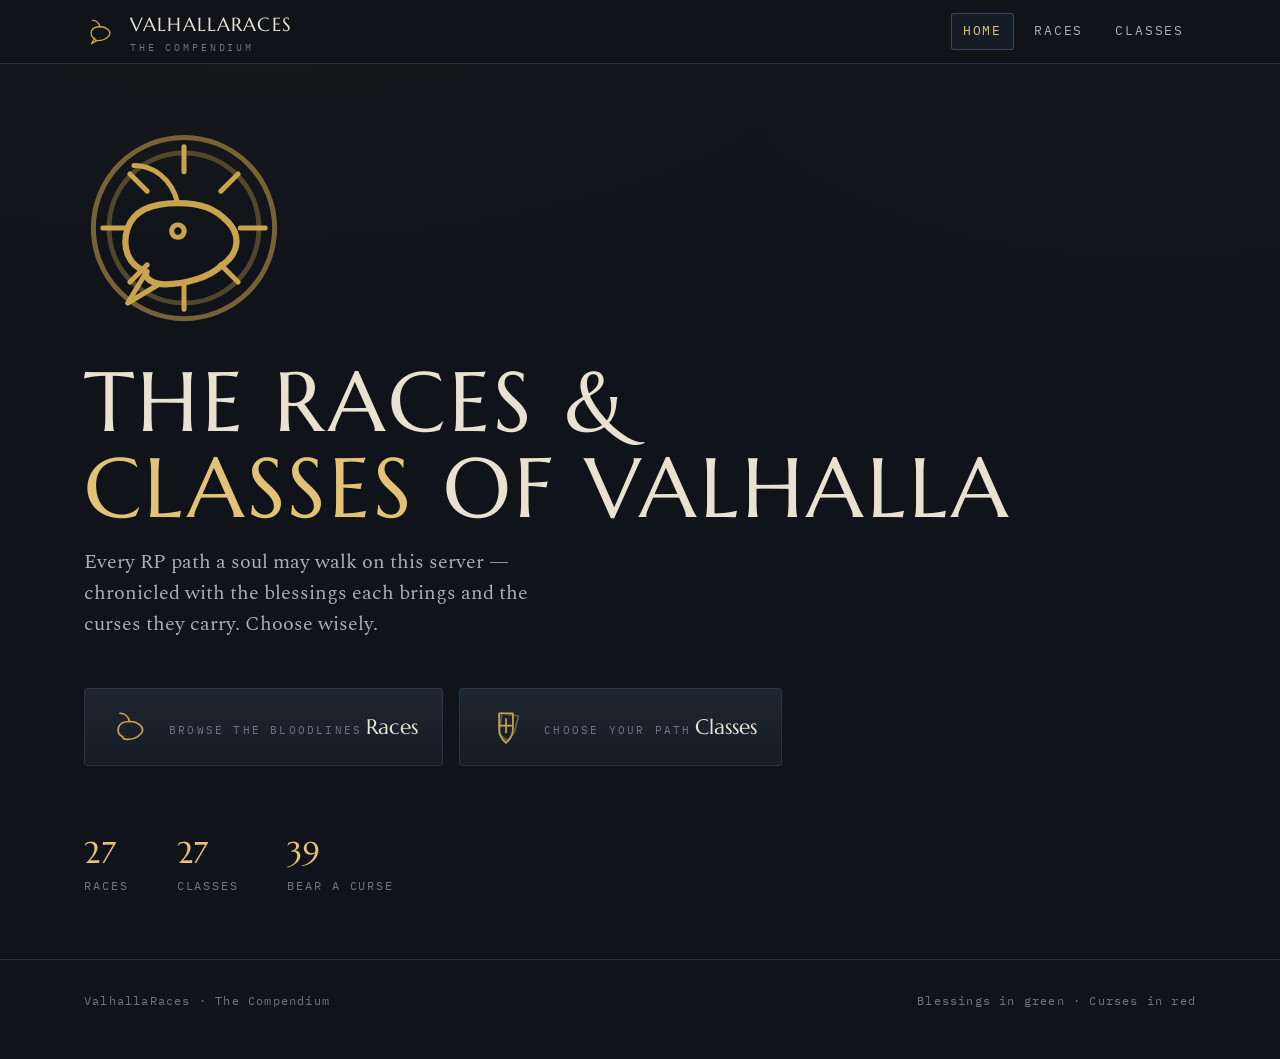
==== index.html @ 6d71f5bc "Add files via upload" ====
<!DOCTYPE html>
<html lang="en">
<head>
  <meta charset="UTF-8">
  <meta name="viewport" content="width=device-width, initial-scale=1.0">
  <title>ValhallaRaces — The Compendium</title>
  <meta name="description" content="Every race and class of the ValhallaRaces plugin, chronicled with their blessings and curses.">
  <link rel="preconnect" href="https://fonts.googleapis.com">
  <link rel="preconnect" href="https://fonts.gstatic.com" crossorigin>
  <link href="https://fonts.googleapis.com/css2?family=Marcellus&family=Spectral:ital,wght@0,400;0,500;1,400&family=IBM+Plex+Mono:wght@400;600&display=swap" rel="stylesheet">
  <link rel="stylesheet" href="assets/css/style.css">
  <link rel="icon" href="data:image/svg+xml,%3Csvg xmlns='http://www.w3.org/2000/svg' viewBox='0 0 64 64'%3E%3Cpath d='M20 46 C14 44 12 38 14 32 C16 26 22 24 30 24 C38 24 42 26 46 30 C50 34 50 40 44 44 C40 48 32 50 26 50 C22 50 19 48 20 46 Z' fill='none' stroke='%23c9a44c' stroke-width='3' stroke-linecap='round'/%3E%3C/svg%3E">
</head>
<body data-page="home">

  <header class="site-head">
    <div class="wrap">
      <a class="brand" href="index.html" aria-label="ValhallaRaces home">
        <span class="brand-mark" aria-hidden="true">
          <svg viewBox="0 0 64 64" fill="none" stroke="currentColor" stroke-width="2.5" stroke-linecap="round" stroke-linejoin="round">
            <path d="M20 46 C14 44 12 38 14 32 C16 26 22 24 30 24 C38 24 42 26 46 30 C50 34 50 40 44 44 C40 48 32 50 26 50 C22 50 19 48 20 46 Z"/>
            <path d="M30 24 C28 16 22 12 16 12"/>
            <path d="M20 46 L14 56 L24 50"/>
          </svg>
        </span>
        <span class="brand-name">ValhallaRaces<small>The Compendium</small></span>
      </a>
      <nav class="site-nav" aria-label="Primary">
        <a href="index.html" aria-current="page">Home</a>
        <a href="races.html">Races</a>
        <a href="classes.html">Classes</a>
      </nav>
    </div>
  </header>

  <main>
    <section class="home-hero">
      <div class="wrap">
        <div class="home-emblem" aria-hidden="true">
          <svg viewBox="0 0 64 64" fill="none" stroke="currentColor" stroke-width="1.6" stroke-linecap="round" stroke-linejoin="round">
            <circle cx="32" cy="32" r="29" opacity=".55"/>
            <circle cx="32" cy="32" r="24" opacity=".35"/>
            <path d="M32 6 L32 14 M32 50 L32 58 M6 32 L14 32 M50 32 L58 32"/>
            <path d="M14.7 14.7 L20.2 20.2 M43.8 43.8 L49.3 49.3 M49.3 14.7 L43.8 20.2 M20.2 43.8 L14.7 49.3"/>
            <path d="M20 46 C14 44 12 38 14 32 C16 26 22 24 30 24 C38 24 42 26 46 30 C50 34 50 40 44 44 C40 48 32 50 26 50 C22 50 19 48 20 46 Z" stroke-width="2"/>
            <path d="M30 24 C28 16 22 12 16 12"/>
            <path d="M20 46 L14 56 L24 50"/>
            <path d="M30 31 a2 2 0 1 0 .1 0"/>
          </svg>
        </div>
        <h1>The Races &amp;<br><span class="accent">Classes</span> of Valhalla</h1>
        <p class="home-lede">
          Every RP path a soul may walk on this server — chronicled with the blessings
          each brings and the curses they carry. Choose wisely.
        </p>

        <div class="home-gates">
          <a class="gate" href="races.html">
            <span class="gate-icon" aria-hidden="true">
              <svg viewBox="0 0 64 64" fill="none" stroke="currentColor" stroke-width="2.5" stroke-linecap="round" stroke-linejoin="round">
                <path d="M20 46 C14 44 12 38 14 32 C16 26 22 24 30 24 C38 24 42 26 46 30 C50 34 50 40 44 44 C40 48 32 50 26 50 C22 50 19 48 20 46 Z"/>
                <path d="M30 24 C28 16 22 12 16 12"/>
              </svg>
            </span>
            <span>
              <span class="gate-label">Browse the bloodlines</span>
              <span class="gate-name">Races</span>
            </span>
          </a>
          <a class="gate" href="classes.html">
            <span class="gate-icon" aria-hidden="true">
              <svg viewBox="0 0 64 64" fill="none" stroke="currentColor" stroke-width="2.5" stroke-linecap="round" stroke-linejoin="round">
                <path d="M26 12 L50 16 L44 40 L34 52 L22 42 Z" opacity=".45"/>
                <path d="M22 12 L42 12 L42 34 C42 44 37 51 32 55 C27 51 22 44 22 34 Z"/>
                <path d="M32 20 L32 40 M24 30 L40 30"/>
              </svg>
            </span>
            <span>
              <span class="gate-label">Choose your path</span>
              <span class="gate-name">Classes</span>
            </span>
          </a>
        </div>

        <div class="home-stats">
          <div><strong data-stat-races>—</strong>Races</div>
          <div><strong data-stat-classes>—</strong>Classes</div>
          <div><strong data-stat-curses>—</strong>Bear a curse</div>
        </div>
      </div>
    </section>
  </main>

  <footer class="site-foot">
    <div class="wrap">
      <span>ValhallaRaces · The Compendium</span>
      <span>Blessings in green · Curses in red</span>
    </div>
  </footer>

  <script src="assets/js/icons.js"></script>
  <script src="assets/js/app.js"></script>
</body>
</html>
---- assets/css/style.css ----
/* ==========================================================================
   ValhallaRaces — compendium stylesheet
   Design language: war-chronicle codex. Ink slate panels, brass rules,
   engraved display caps, bookish serif body, mono for data.
   ========================================================================== */

:root {
  /* palette */
  --ink: #10141a;
  --ink-2: #161c25;
  --ink-3: #1e2631;
  --ink-4: #27313f;
  --rule: #2b3442;
  --rule-strong: #3a4657;
  --bone: #e9e2d0;
  --bone-dim: #a8b0be;
  --bone-faint: #6d7686;
  --brass: #c9a44c;
  --brass-bright: #e2c276;
  --brass-dim: #8a7440;
  --buff: #57c07a;
  --buff-soft: rgba(87, 192, 122, 0.12);
  --buff-ink: #2c4a38;
  --debuff: #df5d5d;
  --debuff-soft: rgba(223, 93, 93, 0.12);
  --debuff-ink: #4a2c2c;
  --sheet: #f0eadb;

  /* type */
  --font-display: "Marcellus", "Georgia", serif;
  --font-body: "Spectral", Georgia, serif;
  --font-mono: "IBM Plex Mono", "SFMono-Regular", Consolas, monospace;

  /* spacing scale */
  --sp-1: 4px;
  --sp-2: 8px;
  --sp-3: 12px;
  --sp-4: 16px;
  --sp-5: 24px;
  --sp-6: 32px;
  --sp-7: 48px;
  --sp-8: 64px;

  --radius: 3px;
  --shadow-1: 0 1px 0 rgba(255, 255, 255, 0.03) inset, 0 10px 24px rgba(0, 0, 0, 0.35);
  --shadow-2: 0 24px 64px rgba(0, 0, 0, 0.55);
  --nav-h: 64px;
}

/* ---- reset / base ----------------------------------------------------- */

*,
*::before,
*::after {
  box-sizing: border-box;
}

html {
  -webkit-text-size-adjust: 100%;
}

body {
  margin: 0;
  background:
    radial-gradient(1200px 600px at 20% -10%, rgba(201, 164, 76, 0.06), transparent 60%),
    radial-gradient(900px 500px at 90% 0%, rgba(87, 192, 122, 0.04), transparent 55%),
    var(--ink);
  color: var(--bone);
  font-family: var(--font-body);
  font-size: 17px;
  line-height: 1.55;
  font-weight: 400;
}

body.modal-open {
  overflow: hidden;
}

img,
svg {
  display: block;
}

a {
  color: var(--brass-bright);
  text-decoration: none;
}

a:hover {
  text-decoration: underline;
}

h1,
h2,
h3 {
  font-family: var(--font-display);
  font-weight: 400;
  letter-spacing: 0.01em;
  margin: 0;
}

button {
  font-family: inherit;
}

:focus-visible {
  outline: 2px solid var(--brass);
  outline-offset: 2px;
  border-radius: 2px;
}

::selection {
  background: var(--brass);
  color: var(--ink);
}

/* ---- typographic utilities ------------------------------------------- */

.eyebrow {
  font-family: var(--font-mono);
  font-size: 12px;
  letter-spacing: 0.22em;
  text-transform: uppercase;
  color: var(--brass);
}

.page-title {
  font-size: clamp(30px, 4vw, 44px);
  line-height: 1.12;
}

.page-sub {
  color: var(--bone-dim);
  max-width: 60ch;
}

.mono {
  font-family: var(--font-mono);
}

/* ---- layout ----------------------------------------------------------- */

.wrap {
  width: 100%;
  max-width: 1160px;
  margin: 0 auto;
  padding-left: var(--sp-5);
  padding-right: var(--sp-5);
}

/* ---- site header ------------------------------------------------------ */

.site-head {
  position: sticky;
  top: 0;
  z-index: 40;
  height: var(--nav-h);
  background: rgba(16, 20, 26, 0.88);
  backdrop-filter: blur(10px);
  border-bottom: 1px solid var(--rule);
}

.site-head .wrap {
  height: 100%;
  display: flex;
  align-items: center;
  justify-content: space-between;
  gap: var(--sp-5);
}

.brand {
  display: flex;
  align-items: center;
  gap: var(--sp-3);
  color: var(--bone);
}

.brand:hover {
  text-decoration: none;
}

.brand-mark {
  width: 34px;
  height: 34px;
  color: var(--brass);
  flex: none;
}

.brand-name {
  font-family: var(--font-display);
  font-size: 19px;
  letter-spacing: 0.06em;
  text-transform: uppercase;
}

.brand-name small {
  display: block;
  font-family: var(--font-mono);
  font-size: 9.5px;
  letter-spacing: 0.3em;
  text-transform: uppercase;
  color: var(--bone-faint);
  line-height: 1.2;
  padding-top: 2px;
}

.site-nav {
  display: flex;
  align-items: center;
  gap: var(--sp-2);
}

.site-nav a {
  font-family: var(--font-mono);
  font-size: 13px;
  letter-spacing: 0.14em;
  text-transform: uppercase;
  color: var(--bone-dim);
  padding: var(--sp-2) var(--sp-3);
  border-radius: var(--radius);
}

.site-nav a:hover {
  color: var(--bone);
  text-decoration: none;
  background: var(--ink-3);
}

.site-nav a[aria-current="page"] {
  color: var(--brass-bright);
  background: var(--ink-2);
  box-shadow: 0 0 0 1px var(--rule-strong) inset;
}

/* ---- page hero -------------------------------------------------------- */

.page-hero {
  padding: var(--sp-8) 0 var(--sp-6);
  border-bottom: 1px solid var(--rule);
  margin-bottom: var(--sp-6);
}

.page-hero-head {
  display: flex;
  align-items: flex-end;
  justify-content: space-between;
  gap: var(--sp-5);
  flex-wrap: wrap;
}

.page-hero-count {
  font-family: var(--font-mono);
  font-size: 13px;
  color: var(--bone-faint);
  white-space: nowrap;
}

/* ---- toolbar (search + filters) --------------------------------------- */

.toolbar {
  display: flex;
  align-items: center;
  gap: var(--sp-4);
  flex-wrap: wrap;
  margin-bottom: var(--sp-6);
}

.search {
  position: relative;
  flex: 1 1 260px;
  max-width: 420px;
}

.search svg {
  position: absolute;
  left: 14px;
  top: 50%;
  transform: translateY(-50%);
  width: 17px;
  height: 17px;
  color: var(--bone-faint);
  pointer-events: none;
}

.search input {
  width: 100%;
  appearance: none;
  border: 1px solid var(--rule-strong);
  border-radius: var(--radius);
  background: var(--ink-2);
  color: var(--bone);
  font-family: var(--font-body);
  font-size: 15px;
  padding: 11px 14px 11px 42px;
}

.search input::placeholder {
  color: var(--bone-faint);
}

.search input:focus {
  border-color: var(--brass-dim);
  outline: none;
}

.filters {
  display: flex;
  gap: var(--sp-2);
  flex-wrap: wrap;
}

.filter-btn {
  appearance: none;
  border: 1px solid var(--rule-strong);
  background: var(--ink-2);
  color: var(--bone-dim);
  font-family: var(--font-mono);
  font-size: 12.5px;
  letter-spacing: 0.1em;
  text-transform: uppercase;
  padding: 9px 14px;
  border-radius: var(--radius);
  cursor: pointer;
  transition: color 0.15s ease, border-color 0.15s ease, background 0.15s ease;
}

.filter-btn:hover {
  color: var(--bone);
  border-color: var(--brass-dim);
}

.filter-btn[aria-pressed="true"] {
  color: var(--ink);
  background: var(--brass);
  border-color: var(--brass);
  font-weight: 600;
}

/* ---- cards ------------------------------------------------------------ */

.grid {
  display: grid;
  grid-template-columns: repeat(auto-fill, minmax(250px, 1fr));
  gap: var(--sp-4);
  padding-bottom: var(--sp-8);
}

.card {
  position: relative;
  display: flex;
  flex-direction: column;
  gap: var(--sp-3);
  padding: var(--sp-4) var(--sp-4) var(--sp-5);
  background: linear-gradient(180deg, var(--ink-3), var(--ink-2));
  border: 1px solid var(--rule);
  border-radius: var(--radius);
  cursor: pointer;
  transition: transform 0.18s ease, border-color 0.18s ease, box-shadow 0.18s ease;
  text-align: left;
  color: inherit;
  font: inherit;
}

.card:hover {
  transform: translateY(-3px);
  border-color: var(--rule-strong);
  box-shadow: var(--shadow-1);
  text-decoration: none;
}

.card-accent {
  position: absolute;
  inset: auto 0 0 0;
  height: 2px;
  background: var(--brass-dim);
}

.card-top {
  display: flex;
  align-items: center;
  justify-content: space-between;
  gap: var(--sp-2);
}

.card-kind {
  font-family: var(--font-mono);
  font-size: 10.5px;
  letter-spacing: 0.18em;
  text-transform: uppercase;
  color: var(--bone-faint);
}

.card-group {
  font-family: var(--font-mono);
  font-size: 10.5px;
  letter-spacing: 0.18em;
  text-transform: uppercase;
  color: var(--brass-dim);
}

.card-icon {
  width: 86px;
  height: 86px;
  margin: var(--sp-2) auto var(--sp-1);
  color: var(--brass);
}

.card-icon svg {
  width: 100%;
  height: 100%;
}

.card-name {
  font-family: var(--font-display);
  font-size: 21px;
  letter-spacing: 0.03em;
  text-align: center;
  color: var(--bone);
}

.card-blurb {
  font-size: 14px;
  line-height: 1.5;
  color: var(--bone-dim);
  margin: 0;
  display: -webkit-box;
  -webkit-line-clamp: 3;
  -webkit-box-orient: vertical;
  overflow: hidden;
  text-align: center;
}

.card-color {
  width: 100%;
  height: 5px;
  margin-top: auto;
  background: linear-gradient(90deg, var(--buff-ink), var(--buff) 38%, var(--buff) 55%, var(--debuff-ink) 92%);
}

.card[data-empty] { display: none; }

/* ---- state hints ------------------------------------------------------ */

.no-results {
  grid-column: 1 / -1;
  text-align: center;
  color: var(--bone-dim);
  padding: var(--sp-8) 0;
  border: 1px dashed var(--rule-strong);
  border-radius: var(--radius);
  font-family: var(--font-body);
}

/* ---- detail modal ----------------------------------------------------- */

.modal-scrim {
  position: fixed;
  inset: 0;
  z-index: 60;
  background: rgba(8, 11, 15, 0.72);
  backdrop-filter: blur(4px);
  display: flex;
  align-items: center;
  justify-content: center;
  padding: var(--sp-5);
  animation: scrim-in 0.22s ease both;
}

@keyframes scrim-in {
  from { opacity: 0; }
  to { opacity: 1; }
}

.modal {
  position: relative;
  width: 100%;
  max-width: 720px;
  max-height: calc(100dvh - 48px);
  overflow: auto;
  background: linear-gradient(180deg, var(--ink-2), var(--ink));
  border: 1px solid var(--rule-strong);
  border-radius: 4px;
  box-shadow: var(--shadow-2);
  animation: modal-in 0.26s cubic-bezier(0.2, 0.8, 0.3, 1) both;
}

@keyframes modal-in {
  from { opacity: 0; transform: translateY(14px) scale(0.985); }
  to { opacity: 1; transform: translateY(0) scale(1); }
}

.modal-close {
  position: absolute;
  top: var(--sp-3);
  right: var(--sp-3);
  z-index: 2;
  width: 36px;
  height: 36px;
  display: flex;
  align-items: center;
  justify-content: center;
  border-radius: var(--radius);
  border: 1px solid var(--rule-strong);
  background: var(--ink-3);
  color: var(--bone-dim);
  cursor: pointer;
  font-size: 0;
}

.modal-close:hover {
  color: var(--bone);
  border-color: var(--brass-dim);
}

.modal-close svg {
  width: 16px;
  height: 16px;
  fill: none;
  stroke: currentColor;
  stroke-width: 2;
  stroke-linecap: round;
}

.modal-hero {
  position: relative;
  display: grid;
  grid-template-columns: 132px 1fr;
  gap: var(--sp-5);
  align-items: center;
  padding: var(--sp-6) var(--sp-6) var(--sp-5);
  border-bottom: 1px solid var(--rule);
  background:
    radial-gradient(400px 220px at 18% 0%, rgba(201, 164, 76, 0.12), transparent 65%),
    linear-gradient(180deg, var(--ink-3), transparent);
}

.modal-icon {
  width: 132px;
  height: 132px;
  color: var(--brass-bright);
}

.modal-icon svg {
  width: 100%;
  height: 100%;
}

.modal-title {
  font-size: 34px;
  letter-spacing: 0.02em;
}

.modal-prefix {
  font-family: var(--font-mono);
  font-size: 13px;
  color: var(--brass);
  margin-bottom: var(--sp-2);
}

.modal-kind {
  font-family: var(--font-mono);
  font-size: 11px;
  letter-spacing: 0.2em;
  text-transform: uppercase;
  color: var(--bone-faint);
  margin-top: var(--sp-2);
}

.modal-body {
  padding: var(--sp-5) var(--sp-6) var(--sp-6);
}

.modal-flavor {
  color: var(--bone-dim);
  font-style: italic;
  margin: 0 0 var(--sp-5);
  max-width: 58ch;
}

.stat-columns {
  display: grid;
  grid-template-columns: 1fr 1fr;
  gap: var(--sp-5);
}

.stat-col h3 {
  font-family: var(--font-mono);
  font-size: 12px;
  letter-spacing: 0.22em;
  text-transform: uppercase;
  margin-bottom: var(--sp-3);
  padding-bottom: var(--sp-2);
  border-bottom: 1px solid var(--rule);
}

.stat-col--buff h3 { color: var(--buff); }
.stat-col--debuff h3 { color: var(--debuff); }

.stat-list {
  display: flex;
  flex-direction: column;
  gap: var(--sp-2);
}

.stat-row {
  display: grid;
  grid-template-columns: 1fr auto;
  gap: var(--sp-3);
  align-items: baseline;
  padding: var(--sp-2) var(--sp-3);
  border-radius: var(--radius);
}

.stat-col--buff .stat-row { background: var(--buff-soft); }
.stat-col--debuff .stat-row { background: var(--debuff-soft); }

.stat-label {
  font-size: 14.5px;
  color: var(--bone);
}

.stat-val {
  font-family: var(--font-mono);
  font-size: 13.5px;
  font-weight: 600;
  white-space: nowrap;
}

.stat-col--buff .stat-val { color: var(--buff); }
.stat-col--debuff .stat-val { color: var(--debuff); }

.empty-note {
  font-size: 13.5px;
  color: var(--bone-faint);
  font-style: italic;
  margin: var(--sp-2) 0 0 var(--sp-2);
}

.modal-foot {
  margin-top: var(--sp-5);
  padding-top: var(--sp-4);
  border-top: 1px solid var(--rule);
  font-family: var(--font-mono);
  font-size: 11px;
  letter-spacing: 0.14em;
  text-transform: uppercase;
  color: var(--bone-faint);
}

/* ---- home page -------------------------------------------------------- */

.home-hero {
  min-height: calc(100dvh - var(--nav-h));
  display: flex;
  flex-direction: column;
  justify-content: center;
  padding: var(--sp-8) 0;
  position: relative;
  overflow: hidden;
}

.home-emblem {
  width: clamp(120px, 22vw, 200px);
  height: clamp(120px, 22vw, 200px);
  color: var(--brass);
  margin-bottom: var(--sp-6);
}

.home-hero h1 {
  font-size: clamp(44px, 8vw, 84px);
  line-height: 1.02;
  letter-spacing: 0.04em;
  text-transform: uppercase;
}

.home-hero h1 .accent {
  color: var(--brass-bright);
}

.home-lede {
  font-size: clamp(17px, 2vw, 20px);
  color: var(--bone-dim);
  max-width: 46ch;
  margin: var(--sp-4) 0 0;
}

.home-gates {
  display: flex;
  gap: var(--sp-4);
  flex-wrap: wrap;
  margin-top: var(--sp-7);
}

.gate {
  display: flex;
  align-items: center;
  gap: var(--sp-4);
  padding: var(--sp-4) var(--sp-5);
  background: linear-gradient(180deg, var(--ink-3), var(--ink-2));
  border: 1px solid var(--rule);
  border-radius: var(--radius);
  transition: transform 0.18s ease, border-color 0.18s ease;
  min-width: 240px;
}

.gate:hover {
  transform: translateY(-2px);
  border-color: var(--rule-strong);
  text-decoration: none;
}

.gate-icon {
  width: 44px;
  height: 44px;
  flex: none;
  color: var(--brass);
}

.gate-icon svg {
  width: 100%;
  height: 100%;
}

.gate-label {
  font-family: var(--font-mono);
  font-size: 11px;
  letter-spacing: 0.2em;
  text-transform: uppercase;
  color: var(--bone-faint);
}

.gate-name {
  font-family: var(--font-display);
  font-size: 21px;
  color: var(--bone);
}

.home-stats {
  margin-top: var(--sp-8);
  display: flex;
  gap: var(--sp-7);
  flex-wrap: wrap;
  color: var(--bone-faint);
  font-family: var(--font-mono);
  font-size: 12px;
  letter-spacing: 0.16em;
  text-transform: uppercase;
}

.home-stats strong {
  display: block;
  font-family: var(--font-display);
  font-weight: 400;
  font-size: 30px;
  color: var(--brass-bright);
  letter-spacing: 0.02em;
}

/* ---- footer ----------------------------------------------------------- */

.site-foot {
  border-top: 1px solid var(--rule);
  padding: var(--sp-6) 0 var(--sp-7);
  color: var(--bone-faint);
  font-family: var(--font-mono);
  font-size: 12px;
  letter-spacing: 0.1em;
}

.site-foot .wrap {
  display: flex;
  justify-content: space-between;
  gap: var(--sp-4);
  flex-wrap: wrap;
}

/* ---- responsive ------------------------------------------------------- */

@media (max-width: 760px) {
  .site-nav { display: none; }

  .modal-hero {
    grid-template-columns: 1fr;
    text-align: center;
    gap: var(--sp-3);
  }

  .modal-icon { margin: 0 auto; }

  .stat-columns { grid-template-columns: 1fr; }

  .page-hero { padding-top: var(--sp-6); }

  .modal { max-height: calc(100dvh - 24px); }
}

/* ---- reduced motion --------------------------------------------------- */

@media (prefers-reduced-motion: reduce) {
  *,
  *::before,
  *::after {
    animation-duration: 0.01ms !important;
    animation-iteration-count: 1 !important;
    transition-duration: 0.01ms !important;
  }
}
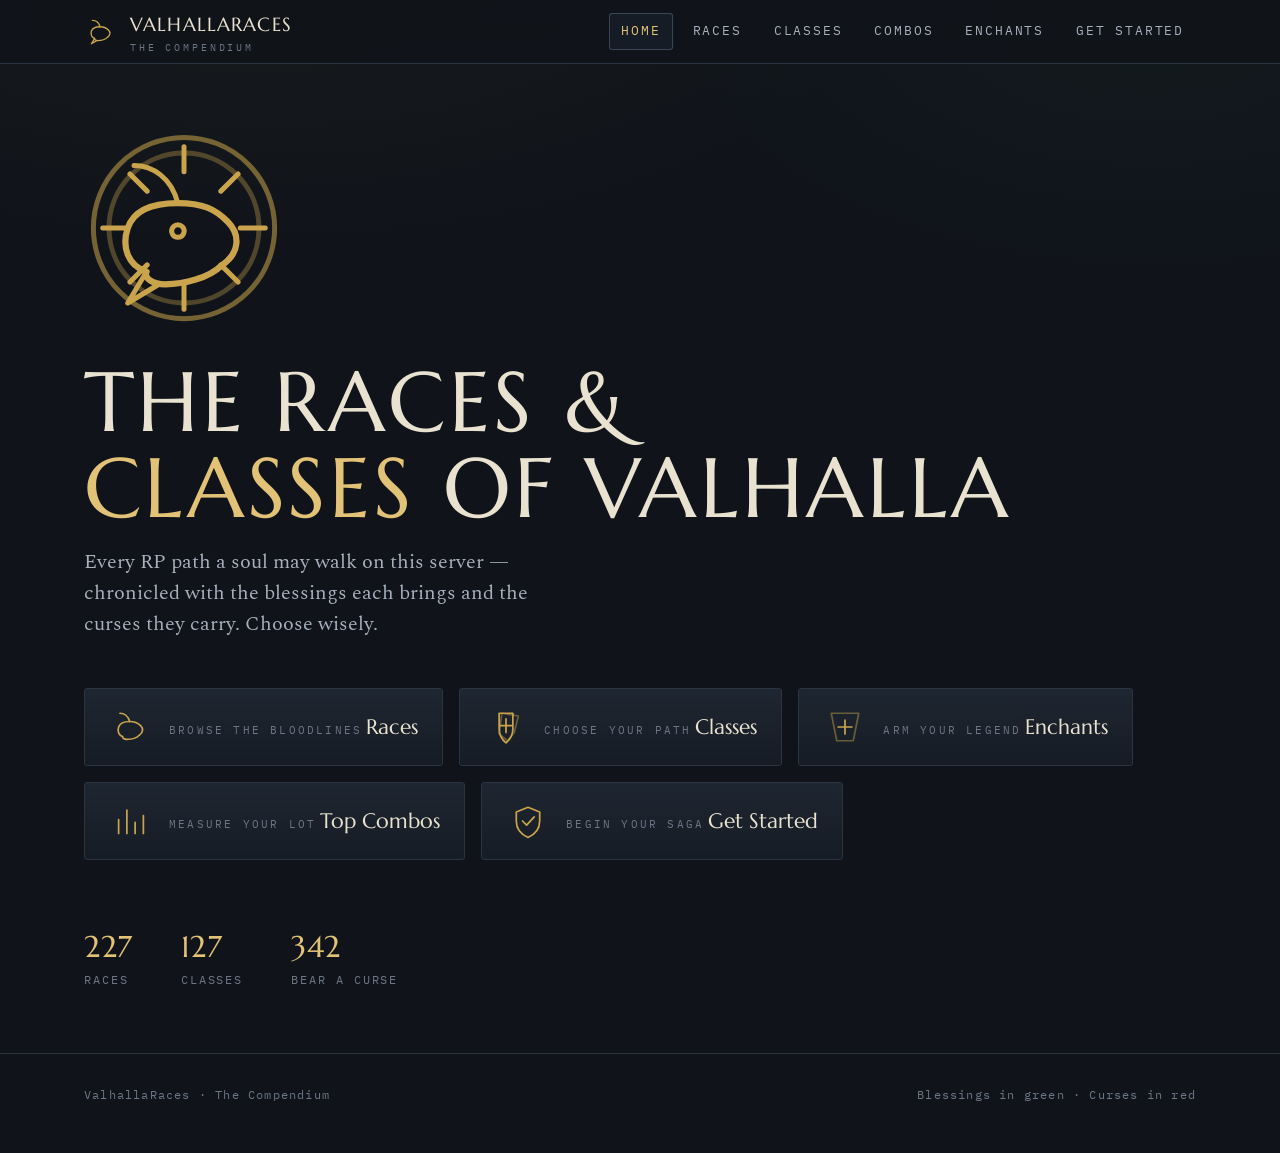
==== commit 441767ff: "feat(site): add Enchantments, Get Started, Top Combos pages + sectioned classes" ====
--- a/index.html
+++ b/index.html
@@ -29,6 +29,9 @@
         <a href="index.html" aria-current="page">Home</a>
         <a href="races.html">Races</a>
         <a href="classes.html">Classes</a>
+        <a href="combos.html">Combos</a>
+        <a href="enchantments.html">Enchants</a>
+        <a href="getting-started.html">Get Started</a>
       </nav>
     </div>
   </header>
@@ -80,6 +83,41 @@
               <span class="gate-name">Classes</span>
             </span>
           </a>
+          <a class="gate" href="enchantments.html">
+            <span class="gate-icon" aria-hidden="true">
+              <svg viewBox="0 0 64 64" fill="none" stroke="currentColor" stroke-width="2.5" stroke-linecap="round" stroke-linejoin="round">
+                <path d="M12 12 L52 12 L44 52 L20 52 Z" opacity=".45"/>
+                <path d="M22 32 L42 32 M32 22 L32 42"/>
+              </svg>
+            </span>
+            <span>
+              <span class="gate-label">Arm your legend</span>
+              <span class="gate-name">Enchants</span>
+            </span>
+          </a>
+          <a class="gate" href="combos.html">
+            <span class="gate-icon" aria-hidden="true">
+              <svg viewBox="0 0 64 64" fill="none" stroke="currentColor" stroke-width="2.5" stroke-linecap="round" stroke-linejoin="round">
+                <path d="M14 50 L14 30 M26 50 L26 16 M38 50 L38 34 M50 50 L50 24"/>
+              </svg>
+            </span>
+            <span>
+              <span class="gate-label">Measure your lot</span>
+              <span class="gate-name">Top Combos</span>
+            </span>
+          </a>
+          <a class="gate" href="getting-started.html">
+            <span class="gate-icon" aria-hidden="true">
+              <svg viewBox="0 0 64 64" fill="none" stroke="currentColor" stroke-width="2.5" stroke-linecap="round" stroke-linejoin="round">
+                <path d="M32 12 L49 19 L49 32 C49 45 41 52 32 56 C23 52 15 45 15 32 L15 19 Z"/>
+                <path d="M24 32 L30 38 L41 26"/>
+              </svg>
+            </span>
+            <span>
+              <span class="gate-label">Begin your saga</span>
+              <span class="gate-name">Get Started</span>
+            </span>
+          </a>
         </div>
 
         <div class="home-stats">
--- a/assets/css/style.css
+++ b/assets/css/style.css
@@ -410,6 +410,25 @@
   height: 100%;
 }
 
+/* Auto-generated monogram fallback for entries without a hand-drawn icon */
+.icon-mono {
+  display: flex;
+  align-items: center;
+  justify-content: center;
+  width: 72px;
+  height: 72px;
+  margin: auto;
+  font-family: var(--font-display);
+  font-weight: 600;
+  line-height: 1;
+  border: 2px solid currentColor;
+  border-radius: 6px;
+  letter-spacing: 0.02em;
+  color: var(--brass);
+}
+.icon-mono--sm { font-size: 21px; }
+.icon-mono--lg { font-size: 34px; width: 112px; height: 112px; border-width: 2px; }
+
 .card-name {
   font-family: var(--font-display);
   font-size: 21px;
@@ -774,6 +793,258 @@
   flex-wrap: wrap;
 }
 
+/* ---- classes grouped sections ------------------------------------------- */
+
+.group-section {
+  margin-bottom: var(--sp-7);
+}
+
+.group-head {
+  font-family: var(--font-mono);
+  font-size: 13px;
+  letter-spacing: 0.18em;
+  text-transform: uppercase;
+  color: var(--brass);
+  margin: 0 0 var(--sp-4);
+  padding-bottom: var(--sp-2);
+  border-bottom: 1px solid var(--rule-strong);
+}
+
+.group-grid {
+  display: grid;
+  grid-template-columns: repeat(auto-fill, minmax(250px, 1fr));
+  gap: var(--sp-4);
+}
+
+/* ---- enchantments ------------------------------------------------------ */
+
+.enchant-card .card-stripe {
+  background: linear-gradient(90deg, var(--brass-dim), var(--brass-bright)) !important;
+}
+
+.enchant-meta {
+  display: flex;
+  gap: var(--sp-3);
+  justify-content: center;
+  margin-top: auto;
+}
+
+.meta-cell {
+  display: flex;
+  flex-direction: column;
+  align-items: center;
+  font-family: var(--font-mono);
+  font-size: 13px;
+  color: var(--bone);
+}
+
+.meta-cell em {
+  font-style: normal;
+  font-family: var(--font-mono);
+  font-size: 9.5px;
+  letter-spacing: 0.18em;
+  text-transform: uppercase;
+  color: var(--bone-faint);
+}
+
+.chip {
+  display: inline-block;
+  padding: 3px 9px;
+  margin: 2px 3px 2px 0;
+  font-family: var(--font-mono);
+  font-size: 11.5px;
+  color: var(--bone-dim);
+  background: var(--ink-2);
+  border: 1px solid var(--rule-strong);
+  border-radius: 999px;
+}
+
+.enchant-detail {
+  display: flex;
+  flex-direction: column;
+  gap: var(--sp-2);
+}
+
+.detail-row {
+  display: flex;
+  gap: var(--sp-4);
+  padding: var(--sp-2) 0;
+  border-bottom: 1px solid var(--rule);
+}
+
+.detail-row:last-child {
+  border-bottom: none;
+}
+
+.detail-label {
+  flex: 0 0 150px;
+  font-family: var(--font-mono);
+  font-size: 11px;
+  letter-spacing: 0.15em;
+  text-transform: uppercase;
+  color: var(--bone-faint);
+  padding-top: 2px;
+}
+
+.detail-val {
+  color: var(--bone);
+  font-size: 15px;
+}
+
+/* ---- combos chart ------------------------------------------------------ */
+
+.combo-chart {
+  display: flex;
+  flex-direction: column;
+  gap: var(--sp-5);
+  padding: var(--sp-6) 0;
+}
+
+.combo-row {
+  display: grid;
+  grid-template-columns: 56px 1fr 80px;
+  align-items: center;
+  gap: var(--sp-4);
+}
+
+.combo-rank {
+  font-family: var(--font-display);
+  font-size: 28px;
+  color: var(--brass);
+  text-align: center;
+}
+
+.combo-main {
+  display: flex;
+  flex-direction: column;
+  gap: var(--sp-2);
+}
+
+.combo-name {
+  display: flex;
+  align-items: baseline;
+  gap: var(--sp-3);
+  flex-wrap: wrap;
+}
+
+.combo-race {
+  font-family: var(--font-display);
+  font-size: 19px;
+  color: var(--bone);
+}
+
+.combo-classes {
+  font-family: var(--font-mono);
+  font-size: 12px;
+  color: var(--bone-faint);
+  letter-spacing: 0.04em;
+}
+
+.combo-bar {
+  height: 14px;
+  background: var(--ink-3);
+  border: 1px solid var(--rule);
+  border-radius: 999px;
+  overflow: hidden;
+}
+
+.combo-fill {
+  display: block;
+  height: 100%;
+  background: linear-gradient(90deg, var(--brass-dim), var(--brass-bright));
+  border-radius: 999px;
+}
+
+.combo-score {
+  font-family: var(--font-mono);
+  font-size: 18px;
+  color: var(--brass-bright);
+  text-align: right;
+}
+
+.combo-note {
+  font-size: 13.5px;
+  color: var(--bone-faint);
+  text-align: center;
+  max-width: 560px;
+  margin: 0 auto var(--sp-8);
+}
+
+/* ---- getting started --------------------------------------------------- */
+
+.start-video {
+  padding: var(--sp-6) 0;
+}
+
+.video-frame {
+  position: relative;
+  width: 100%;
+  max-width: 720px;
+  margin: 0 auto;
+  aspect-ratio: 16 / 9;
+  background: var(--ink-2);
+  border: 1px solid var(--rule-strong);
+  border-radius: var(--radius);
+  box-shadow: var(--shadow-1);
+}
+
+.video-frame iframe {
+  position: absolute;
+  inset: 0;
+  width: 100%;
+  height: 100%;
+  border: 0;
+  border-radius: var(--radius);
+}
+
+.start-steps {
+  display: flex;
+  flex-direction: column;
+  gap: var(--sp-5);
+  max-width: 760px;
+  margin: 0 auto var(--sp-8);
+  padding-top: var(--sp-2);
+}
+
+.step {
+  display: flex;
+  gap: var(--sp-5);
+  padding: var(--sp-5);
+  background: linear-gradient(180deg, var(--ink-3), var(--ink-2));
+  border: 1px solid var(--rule);
+  border-radius: var(--radius);
+}
+
+.step-num {
+  font-family: var(--font-display);
+  font-size: 34px;
+  line-height: 1;
+  color: var(--brass);
+  flex: none;
+}
+
+.step h2 {
+  font-size: 20px;
+  color: var(--bone);
+  margin-bottom: var(--sp-2);
+}
+
+.step p {
+  margin: 0;
+  font-size: 15px;
+  color: var(--bone-dim);
+}
+
+.step code {
+  font-family: var(--font-mono);
+  font-size: 13px;
+  color: var(--brass-bright);
+  background: var(--ink);
+  border: 1px solid var(--rule);
+  border-radius: 3px;
+  padding: 1px 6px;
+}
+
 /* ---- responsive ------------------------------------------------------- */
 
 @media (max-width: 760px) {
@@ -792,6 +1063,19 @@
   .page-hero { padding-top: var(--sp-6); }
 
   .modal { max-height: calc(100dvh - 24px); }
+
+  .combo-row {
+    grid-template-columns: 40px 1fr 64px;
+    gap: var(--sp-2);
+  }
+
+  .combo-rank { font-size: 22px; }
+
+  .step {
+    flex-direction: column;
+    gap: var(--sp-3);
+    padding: var(--sp-4);
+  }
 }
 
 /* ---- reduced motion --------------------------------------------------- */
